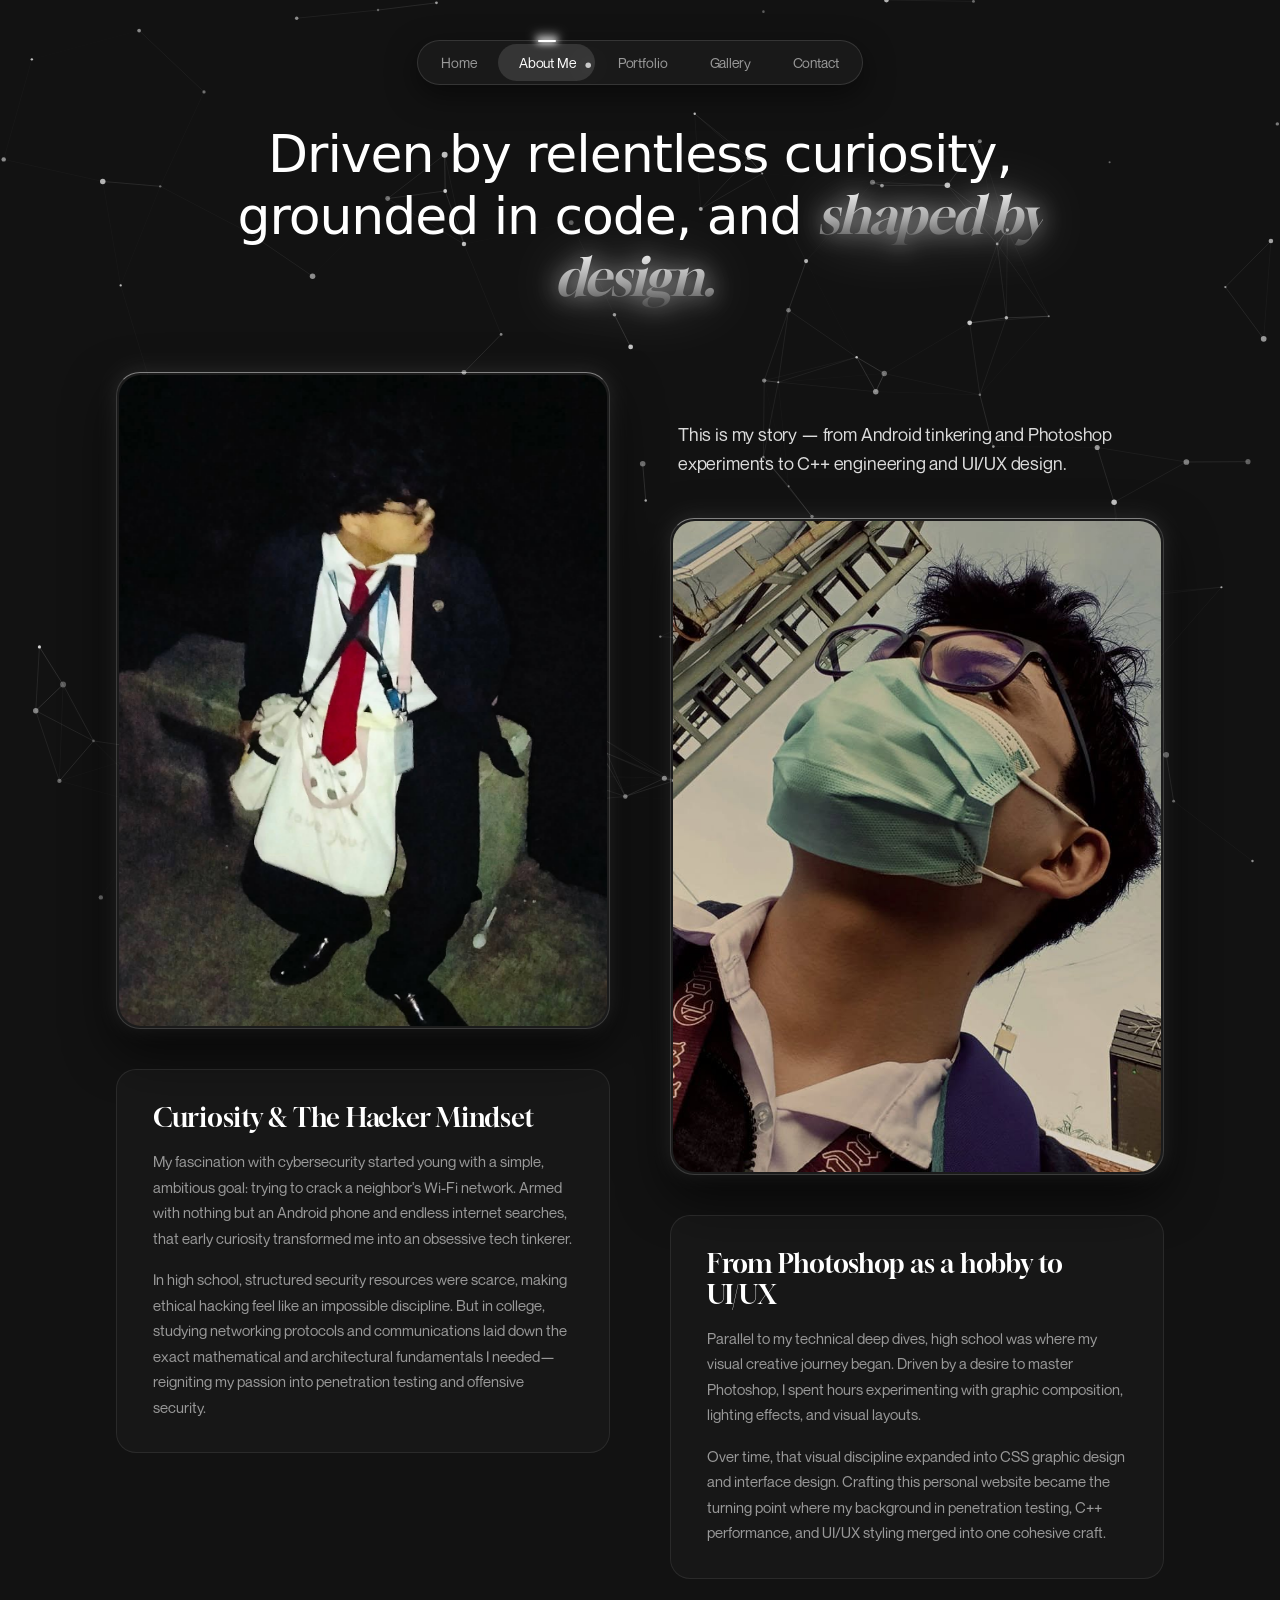
==== about_me.html @ 1a07e5cc "Initial commit of portfolio files" ====
<!DOCTYPE html>
<html lang="en">
<head>
    <meta charset="UTF-8">
    <meta name="viewport" content="width=device-width, initial-scale=1.0">
    <title>Code with | About Me</title>
    
    <!-- Google Fonts for Gloock -->
    <link rel="preconnect" href="https://fonts.googleapis.com">
    <link rel="preconnect" href="https://fonts.gstatic.com" crossorigin>
    <link href="https://fonts.googleapis.com/css2?family=Gloock&display=swap" rel="stylesheet">
    
    <link rel="stylesheet" href="style.css">
</head>
<body>
    <canvas id="bg-canvas"></canvas>
    <!-- Persistent Navbar -->
    <nav class="navbar">
        <ul>
            <div class="nav-indicator"></div>
            <li><a href="index.html">Home</a></li>
            <li><a href="about_me.html" class="active">About Me</a></li>
            <li><a href="portfolio.html">Portfolio</a></li>
            <li><a href="gallery.html">Gallery</a></li>
            <li><a href="contact.html">Contact</a></li>
        </ul>    
    </nav>

    <!-- About Main Container -->
    <main class="about-container">
    
    <!-- Hero Editorial Headline -->
    <header class="about-header">
        <h1 class="about-hero-title">
            Driven by relentless curiosity, grounded in code, and <em>shaped by design.</em>
        </h1>
    </header>

    <!-- Staggered Editorial Story Grid -->
    <div class="about-grid">
        
        <!-- LEFT COLUMN: Security & Systems Journey -->
        <div class="about-col col-left">
            <!-- Main Portrait Card -->
            <div class="about-photo-wrapper">
                <img src="pictures/picture1.jpg" alt="Profile Portrait" class="about-photo">
            </div>

            <!-- Story Block 1: Security Journey -->
            <div class="about-story-card">
                <h2 class="story-title">Curiosity & The Hacker Mindset</h2>
                <p class="story-text">
                    My fascination with cybersecurity started young with a simple, ambitious goal: trying to crack a neighbor's Wi-Fi network. Armed with nothing but an Android phone and endless internet searches, that early curiosity transformed me into an obsessive tech tinkerer.
                </p>
                <p class="story-text">
                    In high school, structured security resources were scarce, making ethical hacking feel like an impossible discipline. But in college, studying networking protocols and communications laid down the exact mathematical and architectural fundamentals I needed—reigniting my passion into penetration testing and offensive security.
                </p>
            </div>
        </div>

        <!-- RIGHT COLUMN: Design & Visual Journey -->
        <div class="about-col col-right">
            <!-- Teaser Subtitle -->
            <div class="about-intro-box">
                <p class="intro-headline">This is my story — from Android tinkering and Photoshop experiments to C++ engineering and UI/UX design.</p>
            </div>

            <!-- Secondary Work/Lifestyle Photo -->
            <div class="about-photo-wrapper">
                <img src="pictures/picture2.jpg" alt="Workspace / Secondary Photo" class="about-photo">
            </div>

            <!-- Story Block 2: Design Journey -->
            <div class="about-story-card">
                <h2 class="story-title">From Photoshop as a hobby to UI/UX</h2>
                <p class="story-text">
                    Parallel to my technical deep dives, high school was where my visual creative journey began. Driven by a desire to master Photoshop, I spent hours experimenting with graphic composition, lighting effects, and visual layouts.
                </p>
                <p class="story-text">
                    Over time, that visual discipline expanded into CSS graphic design and interface design. Crafting this personal website became the turning point where my background in penetration testing, C++ performance, and UI/UX styling merged into one cohesive craft.
                </p>
            </div>
        </div>

    </div>
</main>

    <script src="index.js"></script>
</body>
</html>
---- style.css ----
@font-face {
  font-family: 'Neue Montreal';
  src: url('font/neuemontreal-regular.otf') format('opentype');
  font-weight: 400;
  font-style: normal;
}

* {
  margin: 0;
  padding: 0;
  box-sizing: border-box;
}

:root {
  --background: #121212;
  --text-muted: #999999;
  --text-active: #ffffff;
}

body {
  background-color: var(--background);
  font-family: 'Neue Montreal', -apple-system, BlinkMacSystemFont, sans-serif;
  display: flex;
  flex-direction: column;
  align-items: center;
  padding-top: 40px;
  padding-bottom: 60px;
}

#bg-canvas {
  position: fixed;
  top: 0;
  left: 0;
  width: 100vw;
  height: 100vh;
  z-index: -1; /* Sits behind all portfolio elements */
  pointer-events: none; /* Allows clicks to pass through to buttons and links */
  background: transparent; /* Keeps your existing body background color visible */
}

/*HOME***************************************/

.profile-rect-wrapper {
  display: flex;
  flex-direction: column;
  align-items: center;
}

.profile-name {
  margin-top: 1rem;
  font-size: 1.25rem;
  font-weight: 600;
  color: #ffffff;
  text-align: center;
  letter-spacing: 0.05em;
  text-shadow: 0 0 12px rgba(255, 255, 255, 0.2);
}

/* --- COMPACT OUTER NAVBAR FRAME --- */
.navbar ul {
  position: relative;
  display: inline-flex;
  align-items: center;
  gap: 2px;
  padding: 3px;
  list-style: none;

  background-color: rgba(255, 255, 255, 0.03);
  border: 1px solid rgba(255, 255, 255, 0.12);
  border-radius: 999px;
  backdrop-filter: blur(16px);
  -webkit-backdrop-filter: blur(16px);
  box-shadow: 0 10px 30px rgba(0, 0, 0, 0.5);
}

/* --- INNER SLIDING ACTIVE PILL --- */
.nav-indicator {
  position: absolute;
  top: 3px;
  bottom: 3px;
  left: 0;
  width: 0;
  opacity: 0;
  border-radius: 999px;
  background-color: rgba(255, 255, 255, 0.12);
  z-index: 0;
  pointer-events: none;
  transition:
    left 0.35s cubic-bezier(0.25, 1, 0.4, 1),
    width 0.35s cubic-bezier(0.25, 1, 0.4, 1),
    opacity 0.2s ease;
}

/* --- COMPACT GLOWING TOP ACCENT LINE --- */
.nav-indicator::before {
  content: '';
  position: absolute;
  top: -4px;
  left: 50%;
  transform: translateX(-50%);
  width: 18px;
  height: 2px;
  background-color: #ffffff;
  border-radius: 999px;
  box-shadow:
    0 0 6px 1px #ffffff,
    0 -3px 10px 3px rgba(255, 255, 255, 0.5);
}

/* --- COMPACT NAV LINKS & FONT --- */
.navbar a {
  position: relative;
  z-index: 1;
  display: flex;
  align-items: center;
  justify-content: center;
  padding: 10px 20px;
  border-radius: 999px;

  color: var(--text-muted);
  text-decoration: none;
  font-family: inherit;
  /* Inherits Neue Montreal from body */
  font-size: 14px;
  font-weight: 500;
  letter-spacing: -0.01em;
  transition: color 0.25s ease;
}

.navbar a:hover {
  color: rgba(255, 255, 255, 0.8);
}

.navbar a.active {
  color: var(--text-active);
}










/* --- HERO CONTAINER (88vw Scale for Hero Canvas) --- */
.hero-container {
  margin-top: 40px;
  width: 88vw;
  max-width: 1300px;
  min-width: 320px;
  padding: 0;
}

/* --- MAIN CARD (Glowing Frame & Glassmorphism) --- */
.hero-card {
  width: 100%;
  display: flex;
  flex-direction: column;
  border-radius: 24px;
  overflow: hidden;

  /* Dark Glass Backdrop */
  background: rgba(18, 18, 20, 0.65);
  backdrop-filter: blur(24px);
  -webkit-backdrop-filter: blur(24px);

  /* Edge Lighting & Diffuse Ambient Glow */
  border: 1px solid rgba(255, 255, 255, 0.15);
  border-top: 1px solid rgba(255, 255, 255, 0.4);
  box-shadow:
    0 -2px 30px rgba(255, 255, 255, 0.12),
    0 30px 80px rgba(0, 0, 0, 0.85);
}

/* --- macOS WINDOW TOOLBAR HEADER --- */
.window-header {
  display: flex;
  align-items: center;
  justify-content: space-between;
  padding: 16px 24px;
  background: rgba(255, 255, 255, 0.03);
  border-bottom: 1px solid rgba(255, 255, 255, 0.08);
}

.window-dots {
  display: flex;
  align-items: center;
  gap: 8px;
}

.dot {
  width: 12px;
  height: 12px;
  border-radius: 50%;
  display: inline-block;
}

.dot.red {
  background-color: #ff5f56;
}

.dot.yellow {
  background-color: #ffbd2e;
}

.dot.green {
  background-color: #27c93f;
}

.window-plus {
  color: rgba(255, 255, 255, 0.35);
  font-size: 18px;
  font-weight: 300;
  line-height: 1;
}

/* --- CARD INNER BODY LAYOUT --- */
.hero-card-body {
  display: flex;
  flex-direction: row;
  align-items: center;
  justify-content: space-between;
  gap: 52px;
  padding: 56px 60px;
}

/* --- INTENSE WHITE GLOWING PHOTO FRAME --- */
.profile-rect-wrapper {
  position: relative;
  width: 320px;
  height: 420px;
  flex-shrink: 0;
  border-radius: 20px;
  padding: 2px;

  /* Multi-Layer White Lighting Glow */
  border: 1px solid rgba(255, 255, 255, 0.45);
  box-shadow:
    0 0 20px rgba(255, 255, 255, 0.35),
    0 0 50px rgba(255, 255, 255, 0.18),
    0 15px 40px rgba(0, 0, 0, 0.7);
}

.profile-img-rect {
  width: 100%;
  height: 100%;
  object-fit: cover;
  border-radius: 18px;
  display: block;
}

/* --- RIGHT-JUSTIFIED ILLUMINATED CONTENT --- */
.hero-content-right {
  display: flex;
  flex-direction: column;
  align-items: flex-end;
  text-align: right;
  flex: 1;
}

.bio-content {
  display: flex;
  flex-direction: column;
  align-items: flex-end;
  gap: 16px;
  margin-bottom: 36px;
}

/* --- GLOWING WHITE HEADLINE WITH LIGHT BLOOM --- */
.hero-title {
  font-family: 'Gloock', serif;
  font-size: 78px;
  font-weight: 400;
  font-style: italic;
  line-height: 1.05;
  padding-bottom: 2rem;

  /* Space buffer to prevent right-edge italic clipping */
  padding-right: 24px;
  margin-right: -24px;

  /* Metallic Silver-to-White Text Gradient */
  background: linear-gradient(180deg, #ffffff 0%, #e2e2e2 50%, #888888 100%);
  -webkit-background-clip: text;
  -webkit-text-fill-color: transparent;
  background-clip: text;

  /* Diffuse White Backlight Bloom Filter */
  filter:
    drop-shadow(0 0 15px rgba(255, 255, 255, 0.85)) drop-shadow(0 0 35px rgba(255, 255, 255, 0.45)) drop-shadow(0 0 70px rgba(255, 255, 255, 0.2));
}

.hero-subtitle {
  color: #ffffff;
  font-size: 18px;
  font-weight: 500;
  letter-spacing: 0.2px;
  text-shadow: 0 0 12px rgba(255, 255, 255, 0.3);
}

.hero-bio {
  color: rgba(255, 255, 255, 0.7);
  font-size: 15px;
  line-height: 1.75;
  max-width: 560px;
}

/* --- RIGHT-JUSTIFIED BUTTONS --- */
.cta-group {
  display: flex;
  align-items: center;
  justify-content: flex-end;
  gap: 14px;
  width: 100%;
}

.btn {
  display: inline-flex;
  align-items: center;
  justify-content: center;
  padding: 12px 30px;
  border-radius: 999px;
  font-family: inherit;
  font-size: 14px;
  font-weight: 500;
  text-decoration: none;
  transition: all 0.25s cubic-bezier(0.25, 1, 0.4, 1);
}

.btn-primary {
  background-color: rgba(255, 255, 255, 0.95);
  border: 1px solid #ffffff;
  color: #000000;
  box-shadow: 0 0 20px rgba(255, 255, 255, 0.3);
}

.btn-primary:hover {
  background-color: #ffffff;
  transform: translateY(-2px);
  box-shadow: 0 0 30px rgba(255, 255, 255, 0.5);
}

.btn-secondary {
  background-color: rgba(255, 255, 255, 0.04);
  border: 1px solid rgba(255, 255, 255, 0.2);
  color: rgba(255, 255, 255, 0.85);
}

.btn-secondary:hover {
  color: #ffffff;
  background-color: rgba(255, 255, 255, 0.1);
  border-color: rgba(255, 255, 255, 0.4);
  transform: translateY(-2px);
  box-shadow: 0 0 15px rgba(255, 255, 255, 0.15);
}

/* --- MOBILE RESPONSIVENESS --- */
@media (max-width: 900px) {
  .hero-card-body {
    flex-direction: column;
    text-align: center;
    padding: 36px 24px;
  }

  .profile-rect-wrapper {
    width: 100%;
    max-width: 300px;
    height: 380px;
  }

  .hero-content-right,
  .bio-content {
    align-items: center;
    text-align: center;
  }

  .hero-title {
    padding-right: 0;
    margin-right: 0;
    font-size: 52px;
  }

  .cta-group {
    justify-content: center;
  }
}









/* ==========================================================================
   ABOUT ME TAB STYLES (Staggered Editorial Grid & Lighting)
   ========================================================================== */

.about-container {
  margin: 40px auto 80px;
  width: 85vw;
  max-width: 1240px;
  padding: 0 20px;
}

/* --- HERO HEADLINE --- */
.about-header {
  text-align: center;
  margin-bottom: 64px;
}

.about-hero-title {
  font-family: system-ui, -apple-system, sans-serif;
  font-size: 52px;
  font-weight: 500;
  color: #ffffff;
  line-height: 1.15;
  letter-spacing: -0.02em;
  max-width: 960px;
  margin: 0 auto;
}

/* Metallic Italic Gloock Highlight in Headline */
.about-hero-title em {
  font-family: 'Gloock', serif;
  font-style: italic;
  font-weight: 400;
  padding-right: 12px;

  /* White-to-Metallic Gradient */
  background: linear-gradient(180deg, #ffffff 0%, #a1a1a1 60%, #4a4a4a 100%);
  -webkit-background-clip: text;
  -webkit-text-fill-color: transparent;
  background-clip: text;

  /* Subtle White Glow */
  filter:
    drop-shadow(0 0 12px rgba(255, 255, 255, 0.6)) drop-shadow(0 0 28px rgba(255, 255, 255, 0.25));
}

/* --- STAGGERED 2-COLUMN GRID --- */
.about-grid {
  display: grid;
  grid-template-columns: 1fr 1fr;
  gap: 60px;
  align-items: start;
}

.about-col {
  display: flex;
  flex-direction: column;
  gap: 40px;
}

/* Offset the Right Column Downward for the Editorial Stagger */
.col-right {
  margin-top: 48px;
}

/* --- INTRO TEASER BOX --- */
.about-intro-box {
  padding-left: 8px;
}

.intro-headline {
  color: rgba(255, 255, 255, 0.85);
  font-size: 18px;
  font-weight: 400;
  line-height: 1.6;
  letter-spacing: -0.01em;
}

/* --- PHOTO CARDS WITH SPECULAR LIGHTING --- */
.about-photo-wrapper {
  position: relative;
  width: 100%;
  border-radius: 24px;
  overflow: hidden;
  padding: 2px;

  /* Glassmorphic Frame & Top Light Specular Edge */
  background: rgba(255, 255, 255, 0.04);
  border: 1px solid rgba(255, 255, 255, 0.15);
  border-top: 1px solid rgba(255, 255, 255, 0.45);
  box-shadow:
    0 -2px 20px rgba(255, 255, 255, 0.1),
    0 20px 50px rgba(0, 0, 0, 0.7);

  transition: transform 0.4s cubic-bezier(0.25, 1, 0.4, 1), box-shadow 0.4s ease;
}

.about-photo-wrapper:hover {
  transform: translateY(-4px);
  border-color: rgba(255, 255, 255, 0.3);
  border-top-color: rgba(255, 255, 255, 0.7);
  box-shadow:
    0 0 30px rgba(255, 255, 255, 0.2),
    0 25px 60px rgba(0, 0, 0, 0.85);
}

.about-photo {
  width: 100%;
  height: auto;
  aspect-ratio: 3 / 4;
  object-fit: cover;
  border-radius: 22px;
  display: block;
}

/* --- STORY CARDS (Glassmorphic Container) --- */
.about-story-card {
  padding: 32px 36px;
  border-radius: 20px;
  background-color: rgba(255, 255, 255, 0.025);
  border: 1px solid rgba(255, 255, 255, 0.08);
  backdrop-filter: blur(16px);
  -webkit-backdrop-filter: blur(16px);
  display: flex;
  flex-direction: column;
  gap: 16px;
}

.story-title {
  font-family: 'Gloock', serif;
  font-size: 26px;
  font-weight: 400;
  color: #ffffff;
  letter-spacing: -0.01em;
}

.story-text {
  color: var(--text-muted, rgba(255, 255, 255, 0.65));
  font-size: 15px;
  line-height: 1.7;
}

/* --- RESPONSIVE BREAKPOINTS --- */
@media (max-width: 900px) {
  .about-hero-title {
    font-size: 38px;
  }

  .about-grid {
    grid-template-columns: 1fr;
    gap: 40px;
  }

  .col-right {
    margin-top: 0;
  }
}


/* ==========================================================================
   PORTFOLIO 3D FLIP CARD GRID
   ========================================================================== */

.portfolio-container {
  margin: 40px auto 80px;
  width: 90vw;
  max-width: 1240px;
  padding: 0 20px;
}

.portfolio-header {
  text-align: center;
  margin-bottom: 48px;
}

.portfolio-hero-title {
  font-family: system-ui, -apple-system, sans-serif;
  font-size: 48px;
  font-weight: 500;
  color: #ffffff;
}

.portfolio-hero-title em {
  font-family: 'Gloock', serif;
  font-style: italic;
  font-weight: 400;
  background: linear-gradient(180deg, #ffffff 0%, #a1a1a1 60%, #4a4a4a 100%);
  -webkit-background-clip: text;
  -webkit-text-fill-color: transparent;
  background-clip: text;
  filter: drop-shadow(0 0 15px rgba(255, 255, 255, 0.6));
}

.portfolio-subtitle {
  color: rgba(255, 255, 255, 0.65);
  font-size: 15px;
  margin-top: 10px;
}

/* --- GRID & PERSPECTIVE CONTAINER --- */
.portfolio-grid {
  display: grid;
  grid-template-columns: repeat(auto-fit, minmax(320px, 1fr));
  gap: 32px;
}

.portfolio-card-container {
  height: 420px;
  perspective: 1200px; /* Essential for 3D card rotation depth */
}

.portfolio-card {
  width: 100%;
  height: 100%;
  position: relative;
  transform-style: preserve-3d;
  transition: transform 0.8s cubic-bezier(0.2, 0.8, 0.2, 1);
  border-radius: 24px;
}

/* Active Flipped State */
.portfolio-card.is-flipped {
  transform: rotateY(180deg);
}

/* --- CARD SIDES (COMMON GLASSMORPHIC FRAME) --- */
.card-side {
  position: absolute;
  inset: 0;
  width: 100%;
  height: 100%;
  backface-visibility: hidden;
  -webkit-backface-visibility: hidden;
  border-radius: 24px;
  padding: 18px;

  /* Specular Highlighted Dark Glass Box */
  background: rgba(255, 255, 255, 0.03);
  border: 1px solid rgba(255, 255, 255, 0.12);
  border-top: 1px solid rgba(255, 255, 255, 0.45);
  backdrop-filter: blur(20px);
  -webkit-backdrop-filter: blur(20px);
  box-shadow: 
    0 -2px 15px rgba(255, 255, 255, 0.08),
    0 20px 40px rgba(0, 0, 0, 0.7);

  display: flex;
  flex-direction: column;
  justify-content: space-between;
}

/* --- FRONT FACE --- */
.card-front {
  z-index: 2;
}

.card-media-wrapper {
  position: relative;
  overflow: hidden;
  width: 100%;
  height: 220px;
  background-color: rgba(0, 0, 0, 0.2); /* Dark background padding fill */
}

.card-img {
  width: 100%;
  height: 100%;
  object-fit: contain; /* Fits the entire picture inside the box without cropping */
  object-position: center center;
  padding: 0.5rem; /* Optional: adds subtle inner padding */
  transform: scale(1);
}

/* Optional hover polish: subtle additional zoom when hovering over the card */
.portfolio-card:hover .card-img {
  transform: scale(1.32);
}

.category-badge {
  position: absolute;
  top: 12px;
  left: 12px;
  padding: 5px 12px;
  border-radius: 999px;
  font-size: 11px;
  font-weight: 600;
  color: #ffffff;
  background: rgba(10, 10, 12, 0.75);
  border: 1px solid rgba(255, 255, 255, 0.2);
  backdrop-filter: blur(10px);
}

.card-front-content {
  display: flex;
  align-items: center;
  justify-content: space-between;
  margin-top: 12px;
}

.project-title {
  color: #ffffff;
  font-size: 17px;
  font-weight: 500;
}

.project-sub {
  color: rgba(255, 255, 255, 0.5);
  font-size: 12px;
}

/* --- BACK FACE --- */
.card-back {
  transform: rotateY(180deg);
  background: rgba(18, 18, 22, 0.95);
  border-color: rgba(255, 255, 255, 0.25);
  border-top-color: rgba(255, 255, 255, 0.6);
  padding: 26px;
}

.card-back-header {
  display: flex;
  align-items: center;
  justify-content: space-between;
  border-bottom: 1px solid rgba(255, 255, 255, 0.1);
  padding-bottom: 12px;
}

.project-title-back {
  font-family: 'Gloock', serif;
  font-size: 22px;
  font-style: italic;
  background: linear-gradient(180deg, #ffffff 0%, #bbbbbb 100%);
  -webkit-background-clip: text;
  background-clip: text;
  -webkit-text-fill-color: transparent;
}

.status-tag {
  font-size: 11px;
  color: rgba(255, 255, 255, 0.5);
  text-transform: uppercase;
  letter-spacing: 1px;
}

.project-description {
  color: rgba(255, 255, 255, 0.75);
  font-size: 14px;
  line-height: 1.6;
  margin-top: 14px;
}

.tech-stack-group {
  display: flex;
  flex-wrap: wrap;
  gap: 8px;
  margin-top: auto;
}

.glass-pill {
  padding: 4px 12px;
  border-radius: 999px;
  font-size: 11px;
  color: rgba(255, 255, 255, 0.85);
  background: rgba(255, 255, 255, 0.05);
  border: 1px solid rgba(255, 255, 255, 0.15);
}

.card-actions {
  display: flex;
  align-items: center;
  justify-content: space-between;
  margin-top: 20px;
  padding-top: 16px;
  border-top: 1px solid rgba(255, 255, 255, 0.1);
}

.card-link {
  color: #ffffff;
  font-size: 13px;
  font-weight: 500;
  text-decoration: underline;
  text-underline-offset: 4px;
  transition: color 0.2s ease;
}

.card-link:hover {
  color: rgba(255, 255, 255, 0.7);
}

/* --- BUTTONS --- */
.flip-btn {
  display: inline-flex;
  align-items: center;
  gap: 6px;
  padding: 8px 16px;
  border-radius: 999px;
  cursor: pointer;
  background: rgba(255, 255, 255, 0.08);
  border: 1px solid rgba(255, 255, 255, 0.25);
  color: #ffffff;
  font-size: 12px;
  font-weight: 500;
  transition: all 0.3s ease;
}

.flip-btn:hover {
  background: rgba(255, 255, 255, 0.2);
  border-color: rgba(255, 255, 255, 0.5);
  box-shadow: 0 0 12px rgba(255, 255, 255, 0.25);
}







/* ==========================================================================
   GALLERY PAGE STYLES (Glassmorphic Grid & Lightbox)
   ========================================================================== */

.gallery-container {
  margin: 40px auto 80px;
  width: 85vw;
  max-width: 1240px;
  padding: 0 20px;
}

/* --- HEADER --- */
.gallery-header {
  text-align: center;
  margin-bottom: 56px;
}

.gallery-hero-title {
  font-family: system-ui, -apple-system, sans-serif;
  font-size: 52px;
  font-weight: 500;
  color: #ffffff;
  line-height: 1.15;
  letter-spacing: -0.02em;
}

.gallery-hero-title em {
  font-family: 'Gloock', serif;
  font-style: italic;
  font-weight: 400;
  padding-right: 12px;

  /* Metallic Gradient */
  background: linear-gradient(180deg, #ffffff 0%, #a1a1a1 60%, #4a4a4a 100%);
  -webkit-background-clip: text;
  -webkit-text-fill-color: transparent;
  background-clip: text;

  /* White Backlight Halo */
  filter:
    drop-shadow(0 0 12px rgba(255, 255, 255, 0.6)) drop-shadow(0 0 28px rgba(255, 255, 255, 0.25));
}

.gallery-subtitle {
  color: var(--text-muted, rgba(255, 255, 255, 0.65));
  font-size: 16px;
  margin-top: 12px;
}

/* --- 2x2 GRID LAYOUT --- */
.gallery-grid {
  display: grid;
  grid-template-columns: repeat(2, 1fr);
  gap: 32px;
}

/* --- GLASS IMAGE CARD --- */
.gallery-card {
  position: relative;
  border-radius: 24px;
  padding: 10px;
  cursor: pointer;

  /* Dark Glassmorphic Frame with Top Specular Edge */
  background: rgba(255, 255, 255, 0.03);
  border: 1px solid rgba(255, 255, 255, 0.12);
  border-top: 1px solid rgba(255, 255, 255, 0.4);
  backdrop-filter: blur(16px);
  -webkit-backdrop-filter: blur(16px);
  box-shadow:
    0 -2px 15px rgba(255, 255, 255, 0.08),
    0 20px 40px rgba(0, 0, 0, 0.6);

  transition: all 0.35s cubic-bezier(0.25, 1, 0.4, 1);
}

.gallery-card:hover {
  transform: translateY(-6px);
  border-color: rgba(255, 255, 255, 0.3);
  border-top-color: rgba(255, 255, 255, 0.7);
  box-shadow:
    0 0 25px rgba(255, 255, 255, 0.2),
    0 25px 50px rgba(0, 0, 0, 0.8);
}

.gallery-image-wrapper {
  position: relative;
  width: 100%;
  height: 340px;
  border-radius: 16px;
  overflow: hidden;
}

.gallery-img {
  width: 100%;
  height: 100%;
  object-fit: cover;
  display: block;
  transition: transform 0.5s ease;
}

.gallery-card:hover .gallery-img {
  transform: scale(1.05);
}

/* --- HOVER OVERLAY --- */
.gallery-overlay {
  position: absolute;
  inset: 0;
  background: rgba(0, 0, 0, 0.4);
  backdrop-filter: blur(4px);
  display: flex;
  align-items: center;
  justify-content: center;
  opacity: 0;
  transition: opacity 0.3s ease;
}

.gallery-card:hover .gallery-overlay {
  opacity: 1;
}

.view-tag {
  padding: 10px 20px;
  border-radius: 999px;
  background: rgba(255, 255, 255, 0.15);
  border: 1px solid rgba(255, 255, 255, 0.4);
  color: #ffffff;
  font-size: 13px;
  font-weight: 500;
  box-shadow: 0 0 15px rgba(255, 255, 255, 0.2);
}

/* --- LIGHTBOX MODAL --- */
.lightbox-modal {
  display: none;
  position: fixed;
  inset: 0;
  z-index: 9999;
  background: rgba(10, 10, 12, 0.85);
  backdrop-filter: blur(20px);
  -webkit-backdrop-filter: blur(20px);
  align-items: center;
  justify-content: center;
}

.lightbox-modal.active {
  display: flex;
}

.lightbox-content {
  position: relative;
  max-width: 85vw;
  max-height: 85vh;
  padding: 12px;
  border-radius: 20px;
  background: rgba(255, 255, 255, 0.05);
  border: 1px solid rgba(255, 255, 255, 0.2);
  border-top: 1px solid rgba(255, 255, 255, 0.5);
  box-shadow: 0 0 50px rgba(255, 255, 255, 0.15);
}

.lightbox-content img {
  max-width: 100%;
  max-height: 80vh;
  object-fit: contain;
  border-radius: 12px;
  display: block;
}

.lightbox-close {
  position: absolute;
  top: 24px;
  right: 36px;
  font-size: 36px;
  color: rgba(255, 255, 255, 0.7);
  cursor: pointer;
  transition: color 0.3s ease;
  z-index: 10;
}


/* ==========================================================================
   GALLERY PAGE STYLES (Glassmorphic Grid & Lightbox)
   ========================================================================== */

.gallery-container {
  margin: 40px auto 80px;
  width: 85vw;
  max-width: 1240px;
  padding: 0 20px;
}

/* --- HEADER --- */
.gallery-header {
  text-align: center;
  margin-bottom: 56px;
}

.gallery-hero-title {
  font-family: system-ui, -apple-system, sans-serif;
  font-size: 52px;
  font-weight: 500;
  color: #ffffff;
  line-height: 1.15;
  letter-spacing: -0.02em;
}

.gallery-hero-title em {
  font-family: 'Gloock', serif;
  font-style: italic;
  font-weight: 400;
  padding-right: 12px;

  /* Metallic Gradient */
  background: linear-gradient(180deg, #ffffff 0%, #a1a1a1 60%, #4a4a4a 100%);
  -webkit-background-clip: text;
  -webkit-text-fill-color: transparent;
  background-clip: text;

  /* White Backlight Halo */
  filter:
    drop-shadow(0 0 12px rgba(255, 255, 255, 0.6)) drop-shadow(0 0 28px rgba(255, 255, 255, 0.25));
}

.gallery-subtitle {
  color: var(--text-muted, rgba(255, 255, 255, 0.65));
  font-size: 16px;
  margin-top: 12px;
}

/* --- 2x2 GRID LAYOUT --- */
.gallery-grid {
  display: grid;
  grid-template-columns: repeat(2, 1fr);
  gap: 32px;
}

/* --- GLASS IMAGE CARD --- */
.gallery-card {
  position: relative;
  border-radius: 24px;
  padding: 10px;
  cursor: pointer;

  /* Dark Glassmorphic Frame with Top Specular Edge */
  background: rgba(255, 255, 255, 0.03);
  border: 1px solid rgba(255, 255, 255, 0.12);
  border-top: 1px solid rgba(255, 255, 255, 0.4);
  backdrop-filter: blur(16px);
  -webkit-backdrop-filter: blur(16px);
  box-shadow:
    0 -2px 15px rgba(255, 255, 255, 0.08),
    0 20px 40px rgba(0, 0, 0, 0.6);

  transition: all 0.35s cubic-bezier(0.25, 1, 0.4, 1);
}

.gallery-card:hover {
  transform: translateY(-6px);
  border-color: rgba(255, 255, 255, 0.3);
  border-top-color: rgba(255, 255, 255, 0.7);
  box-shadow:
    0 0 25px rgba(255, 255, 255, 0.2),
    0 25px 50px rgba(0, 0, 0, 0.8);
}

.gallery-image-wrapper {
  position: relative;
  width: 100%;
  height: 340px;
  border-radius: 16px;
  overflow: hidden;
}

.gallery-img {
  width: 100%;
  height: 100%;
  object-fit: cover;
  display: block;
  transition: transform 0.5s ease;
}

.gallery-card:hover .gallery-img {
  transform: scale(1.05);
}

/* --- HOVER OVERLAY --- */
.gallery-overlay {
  position: absolute;
  inset: 0;
  background: rgba(0, 0, 0, 0.4);
  backdrop-filter: blur(4px);
  display: flex;
  align-items: center;
  justify-content: center;
  opacity: 0;
  transition: opacity 0.5s ease;
}

.gallery-card:hover .gallery-overlay {
  opacity: 1;
}

.view-tag {
  padding: 10px 20px;
  border-radius: 999px;
  background: rgba(255, 255, 255, 0.15);
  border: 1px solid rgba(255, 255, 255, 0.4);
  color: #ffffff;
  font-size: 13px;
  font-weight: 500;
  box-shadow: 0 0 15px rgba(255, 255, 255, 0.2);
}

/* --- LIGHTBOX MODAL --- */
.lightbox-modal {
  display: none;
  position: fixed;
  inset: 0;
  z-index: 9999;
  background: rgba(10, 10, 12, 0.85);
  backdrop-filter: blur(20px);
  -webkit-backdrop-filter: blur(20px);
  align-items: center;
  justify-content: center;
}

.lightbox-modal.active {
  display: flex;
}

.lightbox-content {
  position: relative;
  max-width: 85vw;
  max-height: 85vh;
  padding: 12px;
  border-radius: 20px;
  background: rgba(255, 255, 255, 0.05);
  border: 1px solid rgba(255, 255, 255, 0.2);
  border-top: 1px solid rgba(255, 255, 255, 0.5);
  box-shadow: 0 0 50px rgba(255, 255, 255, 0.15);
}

.lightbox-content img {
  max-width: 100%;
  max-height: 80vh;
  object-fit: contain;
  border-radius: 12px;
  display: block;
}

.lightbox-close {
  position: absolute;
  top: 24px;
  right: 36px;
  font-size: 36px;
  color: rgba(255, 255, 255, 0.7);
  cursor: pointer;
  transition: color 0.2s ease;
  z-index: 10;
}

.lightbox-close:hover {
  color: #ffffff;
}

/* --- RESPONSIVE BREAKPOINTS --- */
@media (max-width: 768px) {
  .gallery-grid {
    grid-template-columns: 1fr;
  }

  .gallery-hero-title {
    font-size: 38px;
  }

  .gallery-image-wrapper {
    height: 260px;
  }
}

.lightbox-close:hover {
  color: #ffffff;
}

.gallery-media {
  width: 100%;
  height: 100%;
  object-fit: cover;
  display: block;
  transition: transform 0.5s ease;
}

.gallery-card:hover .gallery-media {
  transform: scale(1.05);
}

/* --- RESPONSIVE BREAKPOINTS --- */
@media (max-width: 768px) {
  .gallery-grid {
    grid-template-columns: 1fr;
  }

  .gallery-hero-title {
    font-size: 38px;
  }

  .gallery-image-wrapper {
    height: 260px;
  }
}














/* ==========================================================================
   CONTACT PAGE ENHANCED STYLES (Glassmorphic Form & Metallic Gradient)
   ========================================================================== */

.contact-container {
  margin: 40px auto 80px;
  width: 85vw;
  max-width: 720px;
  padding: 0 20px;
}

/* --- HERO HEADER --- */
.contact-header {
  text-align: center;
  margin-bottom: 48px;
}

.contact-hero-title {
  font-family: system-ui, -apple-system, sans-serif;
  font-size: 52px;
  font-weight: 500;
  color: #ffffff;
  line-height: 1.15;
  letter-spacing: -0.02em;
}

/* Metallic Gradient on Headline Emphasis */
.contact-hero-title em {
  font-family: 'Gloock', serif;
  font-style: italic;
  font-weight: 400;
  padding-right: 14px;
  margin-right: -14px;

  /* Signature Metallic Gradient */
  background: linear-gradient(180deg, #ffffff 0%, #e2e2e2 50%, #777777 100%);
  -webkit-background-clip: text;
  -webkit-text-fill-color: transparent;
  background-clip: text;

  /* White Backlight Halo */
  filter:
    drop-shadow(0 0 15px rgba(255, 255, 255, 0.75)) drop-shadow(0 0 35px rgba(255, 255, 255, 0.3));
}

.contact-subtitle {
  color: rgba(255, 255, 255, 0.65);
  font-size: 16px;
  margin-top: 12px;
}

/* --- GLASS FORM CARD --- */
.contact-card {
  padding: 44px 48px;
  border-radius: 28px;

  /* Dark Glassmorphic Frame with Specular Top Border */
  background: rgba(255, 255, 255, 0.025);
  border: 1px solid rgba(255, 255, 255, 0.12);
  border-top: 1px solid rgba(255, 255, 255, 0.45);
  backdrop-filter: blur(20px);
  -webkit-backdrop-filter: blur(20px);
  box-shadow:
    0 -2px 20px rgba(255, 255, 255, 0.08),
    0 25px 60px rgba(0, 0, 0, 0.75);
}

.contact-form {
  display: flex;
  flex-direction: column;
  gap: 24px;
}

.form-group {
  display: flex;
  flex-direction: column;
  gap: 8px;
}

.form-group label {
  color: rgba(255, 255, 255, 0.85);
  font-size: 13px;
  font-weight: 500;
  letter-spacing: 0.5px;
  text-transform: uppercase;
}

/* --- FORM INPUTS & TEXTAREA --- */
.contact-form input,
.contact-form textarea {
  width: 100%;
  padding: 14px 18px;
  border-radius: 14px;
  font-family: inherit;
  font-size: 15px;
  color: #ffffff;

  /* Glass Field Styling */
  background: rgba(255, 255, 255, 0.035);
  border: 1px solid rgba(255, 255, 255, 0.12);
  outline: none;
  transition: all 0.3s cubic-bezier(0.25, 1, 0.4, 1);
}

.contact-form input::placeholder,
.contact-form textarea::placeholder {
  color: rgba(255, 255, 255, 0.3);
}

/* Interactive Input Focus State */
.contact-form input:focus,
.contact-form textarea:focus {
  background: rgba(255, 255, 255, 0.07);
  border-color: rgba(255, 255, 255, 0.45);
  box-shadow:
    0 0 15px rgba(255, 255, 255, 0.15),
    inset 0 1px 2px rgba(255, 255, 255, 0.1);
}

.contact-form textarea {
  resize: vertical;
  min-height: 120px;
}

/* --- GLASS SUBMIT BUTTON --- */
.submit-btn {
  margin-top: 8px;
  width: 100%;
  padding: 16px;
  border-radius: 999px;
  cursor: pointer;
  font-family: inherit;
  font-size: 15px;
  font-weight: 600;
  color: #ffffff;

  /* Metallic Specular Glass Pill */
  background: rgba(255, 255, 255, 0.08);
  border: 1px solid rgba(255, 255, 255, 0.25);
  border-top: 1px solid rgba(255, 255, 255, 0.6);
  backdrop-filter: blur(12px);
  -webkit-backdrop-filter: blur(12px);
  box-shadow: 0 10px 25px rgba(0, 0, 0, 0.4);

  transition: all 0.35s cubic-bezier(0.25, 1, 0.4, 1);
}

.submit-btn:hover {
  transform: translateY(-2px);
  background: rgba(255, 255, 255, 0.18);
  border-color: rgba(255, 255, 255, 0.5);
  box-shadow:
    0 0 25px rgba(255, 255, 255, 0.25),
    0 15px 30px rgba(0, 0, 0, 0.6);
}

.submit-btn:active {
  transform: translateY(1px);
}

/* --- RESPONSIVE BREAKPOINTS --- */
@media (max-width: 768px) {
  .contact-hero-title {
    font-size: 38px;
  }

  .contact-card {
    padding: 28px 24px;
  }
}


/* ==========================================
   SMOOTH PAGE ENTRANCE ANIMATIONS
   ========================================== */

/* Keyframe Animations */
@keyframes fadeIn {
  from {
    opacity: 0;
  }
  to {
    opacity: 1;
  }
}

@keyframes fadeInUp {
  from {
    opacity: 0;
    transform: translateY(24px);
  }
  to {
    opacity: 1;
    transform: translateY(0);
  }
}

@keyframes fadeInDown {
  from {
    opacity: 0;
    transform: translateY(-16px);
  }
  to {
    opacity: 1;
    transform: translateY(0);
  }
}

/* 1. Global Page Base Fade */
body {
  animation: fadeIn 0.4s ease-out forwards;
}

/* 2. Top Navigation Bar */


/* 3. Main Page Containers */
main,
.hero-container,
.portfolio-container,
.about-container,
.contact-container {
  animation: fadeInUp 0.9s cubic-bezier(0.16, 1, 0.3, 1) forwards;
}

/* 4. Home Page Staggered Entrances */
.hero-card {
  animation: fadeInUp 0.9s cubic-bezier(0.16, 1, 0.3, 1) forwards;
}

.profile-column {
  animation: fadeInUp 0.9s cubic-bezier(0.16, 1, 0.3, 1) 0.15s backwards;
}

.hero-content-right {
  animation: fadeInUp 0.9s cubic-bezier(0.16, 1, 0.3, 1) 0.25s backwards;
}

.cta-group {
  animation: fadeInUp 0.9s cubic-bezier(0.16, 1, 0.3, 1) 0.35s backwards;
}

/* 5. Portfolio Page Grid Stagger */
.portfolio-header {
  animation: fadeInUp 0.8s cubic-bezier(0.16, 1, 0.3, 1) 0.1s backwards;
}

.portfolio-card-container {
  animation: fadeInUp 0.8s cubic-bezier(0.16, 1, 0.3, 1) backwards;
}

/* Cascading card delays */
.portfolio-grid .portfolio-card-container:nth-child(1) { animation-delay: 0.15s; }
.portfolio-grid .portfolio-card-container:nth-child(2) { animation-delay: 0.25s; }
.portfolio-grid .portfolio-card-container:nth-child(3) { animation-delay: 0.35s; }
.portfolio-grid .portfolio-card-container:nth-child(4) { animation-delay: 0.45s; }
.portfolio-grid .portfolio-card-container:nth-child(5) { animation-delay: 0.55s; }
.portfolio-grid .portfolio-card-container:nth-child(6) { animation-delay: 0.65s; }
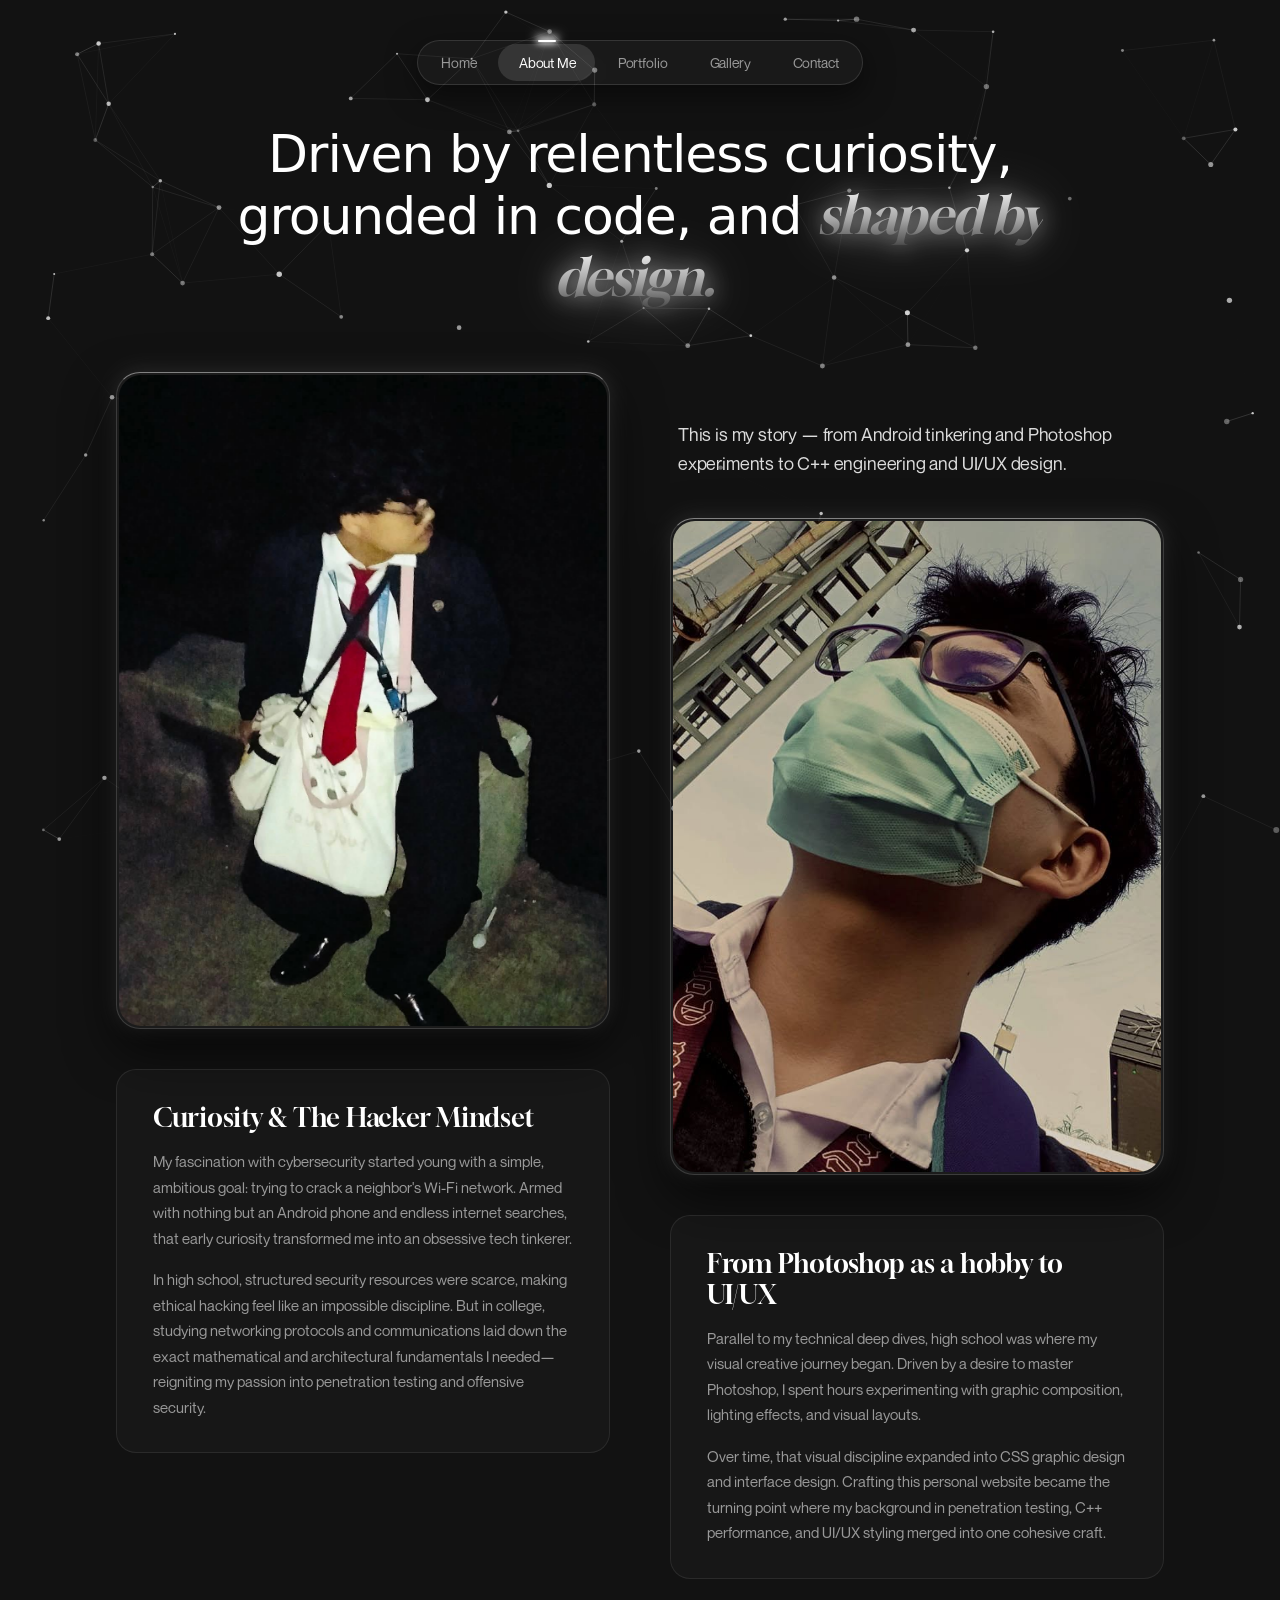
==== commit 3b371db7: "Portfolio addition, css changes, title update" ====
--- a/about_me.html
+++ b/about_me.html
@@ -3,7 +3,7 @@
 <head>
     <meta charset="UTF-8">
     <meta name="viewport" content="width=device-width, initial-scale=1.0">
-    <title>Code with | About Me</title>
+    <title>Code with Raviel | About Me</title>
     
     <!-- Google Fonts for Gloock -->
     <link rel="preconnect" href="https://fonts.googleapis.com">
@@ -38,7 +38,7 @@
 
     <!-- Staggered Editorial Story Grid -->
     <div class="about-grid">
-        
+         
         <!-- LEFT COLUMN: Security & Systems Journey -->
         <div class="about-col col-left">
             <!-- Main Portrait Card -->
--- a/style.css
+++ b/style.css
@@ -1,3 +1,6 @@
+/* ==========================================================================
+   1. FONTS & BASE RESET
+   ========================================================================== */
 @font-face {
   font-family: 'Neue Montreal';
   src: url('font/neuemontreal-regular.otf') format('opentype');
@@ -25,6 +28,7 @@
   align-items: center;
   padding-top: 40px;
   padding-bottom: 60px;
+  animation: fadeIn 0.4s ease-out forwards;
 }
 
 #bg-canvas {
@@ -33,30 +37,15 @@
   left: 0;
   width: 100vw;
   height: 100vh;
-  z-index: -1; /* Sits behind all portfolio elements */
-  pointer-events: none; /* Allows clicks to pass through to buttons and links */
-  background: transparent; /* Keeps your existing body background color visible */
-}
-
-/*HOME***************************************/
-
-.profile-rect-wrapper {
-  display: flex;
-  flex-direction: column;
-  align-items: center;
-}
-
-.profile-name {
-  margin-top: 1rem;
-  font-size: 1.25rem;
-  font-weight: 600;
-  color: #ffffff;
-  text-align: center;
-  letter-spacing: 0.05em;
-  text-shadow: 0 0 12px rgba(255, 255, 255, 0.2);
-}
-
-/* --- COMPACT OUTER NAVBAR FRAME --- */
+  z-index: -1;
+  pointer-events: none;
+  background: transparent;
+}
+
+
+/* ==========================================================================
+   2. NAVIGATION BAR
+   ========================================================================== */
 .navbar ul {
   position: relative;
   display: inline-flex;
@@ -64,7 +53,6 @@
   gap: 2px;
   padding: 3px;
   list-style: none;
-
   background-color: rgba(255, 255, 255, 0.03);
   border: 1px solid rgba(255, 255, 255, 0.12);
   border-radius: 999px;
@@ -73,7 +61,6 @@
   box-shadow: 0 10px 30px rgba(0, 0, 0, 0.5);
 }
 
-/* --- INNER SLIDING ACTIVE PILL --- */
 .nav-indicator {
   position: absolute;
   top: 3px;
@@ -85,13 +72,9 @@
   background-color: rgba(255, 255, 255, 0.12);
   z-index: 0;
   pointer-events: none;
-  transition:
-    left 0.35s cubic-bezier(0.25, 1, 0.4, 1),
-    width 0.35s cubic-bezier(0.25, 1, 0.4, 1),
-    opacity 0.2s ease;
-}
-
-/* --- COMPACT GLOWING TOP ACCENT LINE --- */
+  transition: left 0.35s cubic-bezier(0.25, 1, 0.4, 1), width 0.35s cubic-bezier(0.25, 1, 0.4, 1), opacity 0.2s ease;
+}
+
 .nav-indicator::before {
   content: '';
   position: absolute;
@@ -102,12 +85,9 @@
   height: 2px;
   background-color: #ffffff;
   border-radius: 999px;
-  box-shadow:
-    0 0 6px 1px #ffffff,
-    0 -3px 10px 3px rgba(255, 255, 255, 0.5);
-}
-
-/* --- COMPACT NAV LINKS & FONT --- */
+  box-shadow: 0 0 6px 1px #ffffff, 0 -3px 10px 3px rgba(255, 255, 255, 0.5);
+}
+
 .navbar a {
   position: relative;
   z-index: 1;
@@ -116,11 +96,9 @@
   justify-content: center;
   padding: 10px 20px;
   border-radius: 999px;
-
   color: var(--text-muted);
   text-decoration: none;
   font-family: inherit;
-  /* Inherits Neue Montreal from body */
   font-size: 14px;
   font-weight: 500;
   letter-spacing: -0.01em;
@@ -136,15 +114,9 @@
 }
 
 
-
-
-
-
-
-
-
-
-/* --- HERO CONTAINER (88vw Scale for Hero Canvas) --- */
+/* ==========================================================================
+   3. HOME / HERO SECTION
+   ========================================================================== */
 .hero-container {
   margin-top: 40px;
   width: 88vw;
@@ -153,28 +125,21 @@
   padding: 0;
 }
 
-/* --- MAIN CARD (Glowing Frame & Glassmorphism) --- */
 .hero-card {
   width: 100%;
   display: flex;
   flex-direction: column;
   border-radius: 24px;
   overflow: hidden;
-
-  /* Dark Glass Backdrop */
   background: rgba(18, 18, 20, 0.65);
   backdrop-filter: blur(24px);
   -webkit-backdrop-filter: blur(24px);
-
-  /* Edge Lighting & Diffuse Ambient Glow */
   border: 1px solid rgba(255, 255, 255, 0.15);
   border-top: 1px solid rgba(255, 255, 255, 0.4);
-  box-shadow:
-    0 -2px 30px rgba(255, 255, 255, 0.12),
-    0 30px 80px rgba(0, 0, 0, 0.85);
-}
-
-/* --- macOS WINDOW TOOLBAR HEADER --- */
+  box-shadow: 0 -2px 30px rgba(255, 255, 255, 0.12), 0 30px 80px rgba(0, 0, 0, 0.85);
+  animation: fadeInUp 0.9s cubic-bezier(0.16, 1, 0.3, 1) forwards;
+}
+
 .window-header {
   display: flex;
   align-items: center;
@@ -197,17 +162,9 @@
   display: inline-block;
 }
 
-.dot.red {
-  background-color: #ff5f56;
-}
-
-.dot.yellow {
-  background-color: #ffbd2e;
-}
-
-.dot.green {
-  background-color: #27c93f;
-}
+.dot.red { background-color: #ff5f56; }
+.dot.yellow { background-color: #ffbd2e; }
+.dot.green { background-color: #27c93f; }
 
 .window-plus {
   color: rgba(255, 255, 255, 0.35);
@@ -216,7 +173,6 @@
   line-height: 1;
 }
 
-/* --- CARD INNER BODY LAYOUT --- */
 .hero-card-body {
   display: flex;
   flex-direction: row;
@@ -226,21 +182,28 @@
   padding: 56px 60px;
 }
 
-/* --- INTENSE WHITE GLOWING PHOTO FRAME --- */
 .profile-rect-wrapper {
   position: relative;
+  display: flex;
+  flex-direction: column;
+  align-items: center;
   width: 320px;
   height: 420px;
   flex-shrink: 0;
   border-radius: 20px;
   padding: 2px;
-
-  /* Multi-Layer White Lighting Glow */
   border: 1px solid rgba(255, 255, 255, 0.45);
-  box-shadow:
-    0 0 20px rgba(255, 255, 255, 0.35),
-    0 0 50px rgba(255, 255, 255, 0.18),
-    0 15px 40px rgba(0, 0, 0, 0.7);
+  box-shadow: 0 0 20px rgba(255, 255, 255, 0.35), 0 0 50px rgba(255, 255, 255, 0.18), 0 15px 40px rgba(0, 0, 0, 0.7);
+}
+
+.profile-name {
+  margin-top: 1rem;
+  font-size: 1.25rem;
+  font-weight: 600;
+  color: #ffffff;
+  text-align: center;
+  letter-spacing: 0.05em;
+  text-shadow: 0 0 12px rgba(255, 255, 255, 0.2);
 }
 
 .profile-img-rect {
@@ -251,13 +214,13 @@
   display: block;
 }
 
-/* --- RIGHT-JUSTIFIED ILLUMINATED CONTENT --- */
 .hero-content-right {
   display: flex;
   flex-direction: column;
   align-items: flex-end;
   text-align: right;
   flex: 1;
+  animation: fadeInUp 0.9s cubic-bezier(0.16, 1, 0.3, 1) 0.25s backwards;
 }
 
 .bio-content {
@@ -268,7 +231,6 @@
   margin-bottom: 36px;
 }
 
-/* --- GLOWING WHITE HEADLINE WITH LIGHT BLOOM --- */
 .hero-title {
   font-family: 'Gloock', serif;
   font-size: 78px;
@@ -276,20 +238,13 @@
   font-style: italic;
   line-height: 1.05;
   padding-bottom: 2rem;
-
-  /* Space buffer to prevent right-edge italic clipping */
   padding-right: 24px;
   margin-right: -24px;
-
-  /* Metallic Silver-to-White Text Gradient */
   background: linear-gradient(180deg, #ffffff 0%, #e2e2e2 50%, #888888 100%);
   -webkit-background-clip: text;
   -webkit-text-fill-color: transparent;
   background-clip: text;
-
-  /* Diffuse White Backlight Bloom Filter */
-  filter:
-    drop-shadow(0 0 15px rgba(255, 255, 255, 0.85)) drop-shadow(0 0 35px rgba(255, 255, 255, 0.45)) drop-shadow(0 0 70px rgba(255, 255, 255, 0.2));
+  filter: drop-shadow(0 0 15px rgba(255, 255, 255, 0.85)) drop-shadow(0 0 35px rgba(255, 255, 255, 0.45)) drop-shadow(0 0 70px rgba(255, 255, 255, 0.2));
 }
 
 .hero-subtitle {
@@ -307,13 +262,13 @@
   max-width: 560px;
 }
 
-/* --- RIGHT-JUSTIFIED BUTTONS --- */
 .cta-group {
   display: flex;
   align-items: center;
   justify-content: flex-end;
   gap: 14px;
   width: 100%;
+  animation: fadeInUp 0.9s cubic-bezier(0.16, 1, 0.3, 1) 0.35s backwards;
 }
 
 .btn {
@@ -356,49 +311,10 @@
   box-shadow: 0 0 15px rgba(255, 255, 255, 0.15);
 }
 
-/* --- MOBILE RESPONSIVENESS --- */
-@media (max-width: 900px) {
-  .hero-card-body {
-    flex-direction: column;
-    text-align: center;
-    padding: 36px 24px;
-  }
-
-  .profile-rect-wrapper {
-    width: 100%;
-    max-width: 300px;
-    height: 380px;
-  }
-
-  .hero-content-right,
-  .bio-content {
-    align-items: center;
-    text-align: center;
-  }
-
-  .hero-title {
-    padding-right: 0;
-    margin-right: 0;
-    font-size: 52px;
-  }
-
-  .cta-group {
-    justify-content: center;
-  }
-}
-
-
-
-
-
-
-
-
 
 /* ==========================================================================
-   ABOUT ME TAB STYLES (Staggered Editorial Grid & Lighting)
+   4. ABOUT ME TAB STYLES
    ========================================================================== */
-
 .about-container {
   margin: 40px auto 80px;
   width: 85vw;
@@ -406,7 +322,6 @@
   padding: 0 20px;
 }
 
-/* --- HERO HEADLINE --- */
 .about-header {
   text-align: center;
   margin-bottom: 64px;
@@ -423,25 +338,18 @@
   margin: 0 auto;
 }
 
-/* Metallic Italic Gloock Highlight in Headline */
 .about-hero-title em {
   font-family: 'Gloock', serif;
   font-style: italic;
   font-weight: 400;
   padding-right: 12px;
-
-  /* White-to-Metallic Gradient */
   background: linear-gradient(180deg, #ffffff 0%, #a1a1a1 60%, #4a4a4a 100%);
   -webkit-background-clip: text;
   -webkit-text-fill-color: transparent;
   background-clip: text;
-
-  /* Subtle White Glow */
-  filter:
-    drop-shadow(0 0 12px rgba(255, 255, 255, 0.6)) drop-shadow(0 0 28px rgba(255, 255, 255, 0.25));
-}
-
-/* --- STAGGERED 2-COLUMN GRID --- */
+  filter: drop-shadow(0 0 12px rgba(255, 255, 255, 0.6)) drop-shadow(0 0 28px rgba(255, 255, 255, 0.25));
+}
+
 .about-grid {
   display: grid;
   grid-template-columns: 1fr 1fr;
@@ -455,12 +363,10 @@
   gap: 40px;
 }
 
-/* Offset the Right Column Downward for the Editorial Stagger */
 .col-right {
   margin-top: 48px;
 }
 
-/* --- INTRO TEASER BOX --- */
 .about-intro-box {
   padding-left: 8px;
 }
@@ -473,22 +379,16 @@
   letter-spacing: -0.01em;
 }
 
-/* --- PHOTO CARDS WITH SPECULAR LIGHTING --- */
 .about-photo-wrapper {
   position: relative;
   width: 100%;
   border-radius: 24px;
   overflow: hidden;
   padding: 2px;
-
-  /* Glassmorphic Frame & Top Light Specular Edge */
   background: rgba(255, 255, 255, 0.04);
   border: 1px solid rgba(255, 255, 255, 0.15);
   border-top: 1px solid rgba(255, 255, 255, 0.45);
-  box-shadow:
-    0 -2px 20px rgba(255, 255, 255, 0.1),
-    0 20px 50px rgba(0, 0, 0, 0.7);
-
+  box-shadow: 0 -2px 20px rgba(255, 255, 255, 0.1), 0 20px 50px rgba(0, 0, 0, 0.7);
   transition: transform 0.4s cubic-bezier(0.25, 1, 0.4, 1), box-shadow 0.4s ease;
 }
 
@@ -496,9 +396,7 @@
   transform: translateY(-4px);
   border-color: rgba(255, 255, 255, 0.3);
   border-top-color: rgba(255, 255, 255, 0.7);
-  box-shadow:
-    0 0 30px rgba(255, 255, 255, 0.2),
-    0 25px 60px rgba(0, 0, 0, 0.85);
+  box-shadow: 0 0 30px rgba(255, 255, 255, 0.2), 0 25px 60px rgba(0, 0, 0, 0.85);
 }
 
 .about-photo {
@@ -510,7 +408,6 @@
   display: block;
 }
 
-/* --- STORY CARDS (Glassmorphic Container) --- */
 .about-story-card {
   padding: 32px 36px;
   border-radius: 20px;
@@ -537,27 +434,10 @@
   line-height: 1.7;
 }
 
-/* --- RESPONSIVE BREAKPOINTS --- */
-@media (max-width: 900px) {
-  .about-hero-title {
-    font-size: 38px;
-  }
-
-  .about-grid {
-    grid-template-columns: 1fr;
-    gap: 40px;
-  }
-
-  .col-right {
-    margin-top: 0;
-  }
-}
-
 
 /* ==========================================================================
-   PORTFOLIO 3D FLIP CARD GRID
+   5. PORTFOLIO 3D FLIP CARD GRID
    ========================================================================== */
-
 .portfolio-container {
   margin: 40px auto 80px;
   width: 90vw;
@@ -568,6 +448,7 @@
 .portfolio-header {
   text-align: center;
   margin-bottom: 48px;
+  animation: fadeInUp 0.8s cubic-bezier(0.16, 1, 0.3, 1) 0.1s backwards;
 }
 
 .portfolio-hero-title {
@@ -594,7 +475,6 @@
   margin-top: 10px;
 }
 
-/* --- GRID & PERSPECTIVE CONTAINER --- */
 .portfolio-grid {
   display: grid;
   grid-template-columns: repeat(auto-fit, minmax(320px, 1fr));
@@ -603,8 +483,17 @@
 
 .portfolio-card-container {
   height: 420px;
-  perspective: 1200px; /* Essential for 3D card rotation depth */
-}
+  perspective: 1200px;
+  animation: fadeInUp 0.8s cubic-bezier(0.16, 1, 0.3, 1) backwards;
+}
+
+/* Staggered card animations */
+.portfolio-grid .portfolio-card-container:nth-child(1) { animation-delay: 0.15s; }
+.portfolio-grid .portfolio-card-container:nth-child(2) { animation-delay: 0.25s; }
+.portfolio-grid .portfolio-card-container:nth-child(3) { animation-delay: 0.35s; }
+.portfolio-grid .portfolio-card-container:nth-child(4) { animation-delay: 0.45s; }
+.portfolio-grid .portfolio-card-container:nth-child(5) { animation-delay: 0.55s; }
+.portfolio-grid .portfolio-card-container:nth-child(6) { animation-delay: 0.65s; }
 
 .portfolio-card {
   width: 100%;
@@ -615,12 +504,10 @@
   border-radius: 24px;
 }
 
-/* Active Flipped State */
 .portfolio-card.is-flipped {
   transform: rotateY(180deg);
 }
 
-/* --- CARD SIDES (COMMON GLASSMORPHIC FRAME) --- */
 .card-side {
   position: absolute;
   inset: 0;
@@ -629,24 +516,34 @@
   backface-visibility: hidden;
   -webkit-backface-visibility: hidden;
   border-radius: 24px;
-  padding: 18px;
-
-  /* Specular Highlighted Dark Glass Box */
+  padding: 21px;
   background: rgba(255, 255, 255, 0.03);
   border: 1px solid rgba(255, 255, 255, 0.12);
   border-top: 1px solid rgba(255, 255, 255, 0.45);
   backdrop-filter: blur(20px);
   -webkit-backdrop-filter: blur(20px);
-  box-shadow: 
-    0 -2px 15px rgba(255, 255, 255, 0.08),
-    0 20px 40px rgba(0, 0, 0, 0.7);
-
+  box-shadow: 0 -2px 15px rgba(255, 255, 255, 0.08), 0 20px 40px rgba(0, 0, 0, 0.7);
   display: flex;
   flex-direction: column;
   justify-content: space-between;
 }
 
-/* --- FRONT FACE --- */
+.card-image-link {
+  display: block;
+  text-decoration: none;
+  margin-bottom: 13px;
+  cursor: pointer;
+  border-radius: 8px;
+}
+
+.card-image-link:hover .card-media-wrapper {
+  transform: scale(1.02);
+}
+
+.card-image-link:hover .card-img {
+  filter: brightness(1.1);
+}
+
 .card-front {
   z-index: 2;
 }
@@ -656,19 +553,64 @@
   overflow: hidden;
   width: 100%;
   height: 220px;
-  background-color: rgba(0, 0, 0, 0.2); /* Dark background padding fill */
+  border-radius: 8px;
+  transition: transform 0.3s cubic-bezier(0.16, 1, 0.3, 1);
+  background-color: rgba(0, 0, 0, 0.2);
+}
+
+.link-overlay {
+  position: absolute;
+  inset: 0;
+  background: rgba(0, 0, 0, 0.55);
+  backdrop-filter: blur(4px);
+  -webkit-backdrop-filter: blur(4px);
+  display: flex;
+  align-items: center;
+  justify-content: center;
+  opacity: 0;
+  z-index: 3;
+  transition: opacity 0.3s cubic-bezier(0.16, 1, 0.3, 1);
+  border-radius: 8px;
+  pointer-events: none;
+}
+
+.link-overlay span {
+  padding: 8px 16px;
+  border-radius: 999px;
+  font-size: 12px;
+  font-weight: 600;
+  letter-spacing: 0.3px;
+  color: #ffffff;
+  background: rgba(255, 255, 255, 0.15);
+  border: 1px solid rgba(255, 255, 255, 0.4);
+  box-shadow: 0 4px 20px rgba(0, 0, 0, 0.4);
+  transform: translateY(8px);
+  transition: transform 0.3s cubic-bezier(0.16, 1, 0.3, 1);
+}
+
+/* Hover States */
+.card-image-link:hover .link-overlay {
+  opacity: 1;
+}
+
+.card-image-link:hover .link-overlay span {
+  transform: translateY(0);
+}
+
+.card-image-link:hover .card-img {
+  transform: scale(1.08);
+  filter: brightness(0.9);
 }
 
 .card-img {
   width: 100%;
   height: 100%;
-  object-fit: contain; /* Fits the entire picture inside the box without cropping */
+  object-fit: contain;
   object-position: center center;
-  padding: 0.5rem; /* Optional: adds subtle inner padding */
+  padding: 0.5rem;
   transform: scale(1);
 }
 
-/* Optional hover polish: subtle additional zoom when hovering over the card */
 .portfolio-card:hover .card-img {
   transform: scale(1.32);
 }
@@ -691,8 +633,18 @@
   display: flex;
   align-items: center;
   justify-content: space-between;
-  margin-top: 12px;
-}
+  margin-top: 13px;
+  min-width: 0;
+}
+
+
+.project-title,
+.project-title-back,
+.card-front-content h2 {
+  padding-right: 0.25em; /* Creates buffer space for italic letter overhangs */
+  overflow: visible;     /* Ensures font glyphs aren't clipped by the container edge */
+}
+
 
 .project-title {
   color: #ffffff;
@@ -705,13 +657,15 @@
   font-size: 12px;
 }
 
-/* --- BACK FACE --- */
 .card-back {
   transform: rotateY(180deg);
   background: rgba(18, 18, 22, 0.95);
   border-color: rgba(255, 255, 255, 0.25);
   border-top-color: rgba(255, 255, 255, 0.6);
   padding: 26px;
+  display: flex;
+  flex-direction: column;
+  justify-content: space-between;
 }
 
 .card-back-header {
@@ -720,6 +674,11 @@
   justify-content: space-between;
   border-bottom: 1px solid rgba(255, 255, 255, 0.1);
   padding-bottom: 12px;
+  margin-bottom: 13px;
+}
+
+.front-title-group .project-title {
+  margin-bottom: 8px;
 }
 
 .project-title-back {
@@ -744,13 +703,14 @@
   font-size: 14px;
   line-height: 1.6;
   margin-top: 14px;
+  margin-bottom: 13px;
 }
 
 .tech-stack-group {
   display: flex;
   flex-wrap: wrap;
   gap: 8px;
-  margin-top: auto;
+  margin-bottom: 34px;
 }
 
 .glass-pill {
@@ -766,9 +726,8 @@
   display: flex;
   align-items: center;
   justify-content: space-between;
-  margin-top: 20px;
-  padding-top: 16px;
-  border-top: 1px solid rgba(255, 255, 255, 0.1);
+  gap: 13px;
+  margin-top: auto;
 }
 
 .card-link {
@@ -784,7 +743,6 @@
   color: rgba(255, 255, 255, 0.7);
 }
 
-/* --- BUTTONS --- */
 .flip-btn {
   display: inline-flex;
   align-items: center;
@@ -807,15 +765,9 @@
 }
 
 
-
-
-
-
-
 /* ==========================================================================
-   GALLERY PAGE STYLES (Glassmorphic Grid & Lightbox)
+   6. GALLERY PAGE STYLES & LIGHTBOX
    ========================================================================== */
-
 .gallery-container {
   margin: 40px auto 80px;
   width: 85vw;
@@ -823,7 +775,6 @@
   padding: 0 20px;
 }
 
-/* --- HEADER --- */
 .gallery-header {
   text-align: center;
   margin-bottom: 56px;
@@ -843,16 +794,11 @@
   font-style: italic;
   font-weight: 400;
   padding-right: 12px;
-
-  /* Metallic Gradient */
   background: linear-gradient(180deg, #ffffff 0%, #a1a1a1 60%, #4a4a4a 100%);
   -webkit-background-clip: text;
   -webkit-text-fill-color: transparent;
   background-clip: text;
-
-  /* White Backlight Halo */
-  filter:
-    drop-shadow(0 0 12px rgba(255, 255, 255, 0.6)) drop-shadow(0 0 28px rgba(255, 255, 255, 0.25));
+  filter: drop-shadow(0 0 12px rgba(255, 255, 255, 0.6)) drop-shadow(0 0 28px rgba(255, 255, 255, 0.25));
 }
 
 .gallery-subtitle {
@@ -861,30 +807,23 @@
   margin-top: 12px;
 }
 
-/* --- 2x2 GRID LAYOUT --- */
 .gallery-grid {
   display: grid;
   grid-template-columns: repeat(2, 1fr);
   gap: 32px;
 }
 
-/* --- GLASS IMAGE CARD --- */
 .gallery-card {
   position: relative;
   border-radius: 24px;
   padding: 10px;
   cursor: pointer;
-
-  /* Dark Glassmorphic Frame with Top Specular Edge */
   background: rgba(255, 255, 255, 0.03);
   border: 1px solid rgba(255, 255, 255, 0.12);
   border-top: 1px solid rgba(255, 255, 255, 0.4);
   backdrop-filter: blur(16px);
   -webkit-backdrop-filter: blur(16px);
-  box-shadow:
-    0 -2px 15px rgba(255, 255, 255, 0.08),
-    0 20px 40px rgba(0, 0, 0, 0.6);
-
+  box-shadow: 0 -2px 15px rgba(255, 255, 255, 0.08), 0 20px 40px rgba(0, 0, 0, 0.6);
   transition: all 0.35s cubic-bezier(0.25, 1, 0.4, 1);
 }
 
@@ -892,9 +831,7 @@
   transform: translateY(-6px);
   border-color: rgba(255, 255, 255, 0.3);
   border-top-color: rgba(255, 255, 255, 0.7);
-  box-shadow:
-    0 0 25px rgba(255, 255, 255, 0.2),
-    0 25px 50px rgba(0, 0, 0, 0.8);
+  box-shadow: 0 0 25px rgba(255, 255, 255, 0.2), 0 25px 50px rgba(0, 0, 0, 0.8);
 }
 
 .gallery-image-wrapper {
@@ -905,7 +842,8 @@
   overflow: hidden;
 }
 
-.gallery-img {
+.gallery-img,
+.gallery-media {
   width: 100%;
   height: 100%;
   object-fit: cover;
@@ -913,11 +851,11 @@
   transition: transform 0.5s ease;
 }
 
-.gallery-card:hover .gallery-img {
+.gallery-card:hover .gallery-img,
+.gallery-card:hover .gallery-media {
   transform: scale(1.05);
 }
 
-/* --- HOVER OVERLAY --- */
 .gallery-overlay {
   position: absolute;
   inset: 0;
@@ -927,7 +865,7 @@
   align-items: center;
   justify-content: center;
   opacity: 0;
-  transition: opacity 0.3s ease;
+  transition: opacity 0.5s ease;
 }
 
 .gallery-card:hover .gallery-overlay {
@@ -945,7 +883,7 @@
   box-shadow: 0 0 15px rgba(255, 255, 255, 0.2);
 }
 
-/* --- LIGHTBOX MODAL --- */
+/* Lightbox Modal */
 .lightbox-modal {
   display: none;
   position: fixed;
@@ -989,188 +927,6 @@
   font-size: 36px;
   color: rgba(255, 255, 255, 0.7);
   cursor: pointer;
-  transition: color 0.3s ease;
-  z-index: 10;
-}
-
-
-/* ==========================================================================
-   GALLERY PAGE STYLES (Glassmorphic Grid & Lightbox)
-   ========================================================================== */
-
-.gallery-container {
-  margin: 40px auto 80px;
-  width: 85vw;
-  max-width: 1240px;
-  padding: 0 20px;
-}
-
-/* --- HEADER --- */
-.gallery-header {
-  text-align: center;
-  margin-bottom: 56px;
-}
-
-.gallery-hero-title {
-  font-family: system-ui, -apple-system, sans-serif;
-  font-size: 52px;
-  font-weight: 500;
-  color: #ffffff;
-  line-height: 1.15;
-  letter-spacing: -0.02em;
-}
-
-.gallery-hero-title em {
-  font-family: 'Gloock', serif;
-  font-style: italic;
-  font-weight: 400;
-  padding-right: 12px;
-
-  /* Metallic Gradient */
-  background: linear-gradient(180deg, #ffffff 0%, #a1a1a1 60%, #4a4a4a 100%);
-  -webkit-background-clip: text;
-  -webkit-text-fill-color: transparent;
-  background-clip: text;
-
-  /* White Backlight Halo */
-  filter:
-    drop-shadow(0 0 12px rgba(255, 255, 255, 0.6)) drop-shadow(0 0 28px rgba(255, 255, 255, 0.25));
-}
-
-.gallery-subtitle {
-  color: var(--text-muted, rgba(255, 255, 255, 0.65));
-  font-size: 16px;
-  margin-top: 12px;
-}
-
-/* --- 2x2 GRID LAYOUT --- */
-.gallery-grid {
-  display: grid;
-  grid-template-columns: repeat(2, 1fr);
-  gap: 32px;
-}
-
-/* --- GLASS IMAGE CARD --- */
-.gallery-card {
-  position: relative;
-  border-radius: 24px;
-  padding: 10px;
-  cursor: pointer;
-
-  /* Dark Glassmorphic Frame with Top Specular Edge */
-  background: rgba(255, 255, 255, 0.03);
-  border: 1px solid rgba(255, 255, 255, 0.12);
-  border-top: 1px solid rgba(255, 255, 255, 0.4);
-  backdrop-filter: blur(16px);
-  -webkit-backdrop-filter: blur(16px);
-  box-shadow:
-    0 -2px 15px rgba(255, 255, 255, 0.08),
-    0 20px 40px rgba(0, 0, 0, 0.6);
-
-  transition: all 0.35s cubic-bezier(0.25, 1, 0.4, 1);
-}
-
-.gallery-card:hover {
-  transform: translateY(-6px);
-  border-color: rgba(255, 255, 255, 0.3);
-  border-top-color: rgba(255, 255, 255, 0.7);
-  box-shadow:
-    0 0 25px rgba(255, 255, 255, 0.2),
-    0 25px 50px rgba(0, 0, 0, 0.8);
-}
-
-.gallery-image-wrapper {
-  position: relative;
-  width: 100%;
-  height: 340px;
-  border-radius: 16px;
-  overflow: hidden;
-}
-
-.gallery-img {
-  width: 100%;
-  height: 100%;
-  object-fit: cover;
-  display: block;
-  transition: transform 0.5s ease;
-}
-
-.gallery-card:hover .gallery-img {
-  transform: scale(1.05);
-}
-
-/* --- HOVER OVERLAY --- */
-.gallery-overlay {
-  position: absolute;
-  inset: 0;
-  background: rgba(0, 0, 0, 0.4);
-  backdrop-filter: blur(4px);
-  display: flex;
-  align-items: center;
-  justify-content: center;
-  opacity: 0;
-  transition: opacity 0.5s ease;
-}
-
-.gallery-card:hover .gallery-overlay {
-  opacity: 1;
-}
-
-.view-tag {
-  padding: 10px 20px;
-  border-radius: 999px;
-  background: rgba(255, 255, 255, 0.15);
-  border: 1px solid rgba(255, 255, 255, 0.4);
-  color: #ffffff;
-  font-size: 13px;
-  font-weight: 500;
-  box-shadow: 0 0 15px rgba(255, 255, 255, 0.2);
-}
-
-/* --- LIGHTBOX MODAL --- */
-.lightbox-modal {
-  display: none;
-  position: fixed;
-  inset: 0;
-  z-index: 9999;
-  background: rgba(10, 10, 12, 0.85);
-  backdrop-filter: blur(20px);
-  -webkit-backdrop-filter: blur(20px);
-  align-items: center;
-  justify-content: center;
-}
-
-.lightbox-modal.active {
-  display: flex;
-}
-
-.lightbox-content {
-  position: relative;
-  max-width: 85vw;
-  max-height: 85vh;
-  padding: 12px;
-  border-radius: 20px;
-  background: rgba(255, 255, 255, 0.05);
-  border: 1px solid rgba(255, 255, 255, 0.2);
-  border-top: 1px solid rgba(255, 255, 255, 0.5);
-  box-shadow: 0 0 50px rgba(255, 255, 255, 0.15);
-}
-
-.lightbox-content img {
-  max-width: 100%;
-  max-height: 80vh;
-  object-fit: contain;
-  border-radius: 12px;
-  display: block;
-}
-
-.lightbox-close {
-  position: absolute;
-  top: 24px;
-  right: 36px;
-  font-size: 36px;
-  color: rgba(255, 255, 255, 0.7);
-  cursor: pointer;
   transition: color 0.2s ease;
   z-index: 10;
 }
@@ -1179,69 +935,10 @@
   color: #ffffff;
 }
 
-/* --- RESPONSIVE BREAKPOINTS --- */
-@media (max-width: 768px) {
-  .gallery-grid {
-    grid-template-columns: 1fr;
-  }
-
-  .gallery-hero-title {
-    font-size: 38px;
-  }
-
-  .gallery-image-wrapper {
-    height: 260px;
-  }
-}
-
-.lightbox-close:hover {
-  color: #ffffff;
-}
-
-.gallery-media {
-  width: 100%;
-  height: 100%;
-  object-fit: cover;
-  display: block;
-  transition: transform 0.5s ease;
-}
-
-.gallery-card:hover .gallery-media {
-  transform: scale(1.05);
-}
-
-/* --- RESPONSIVE BREAKPOINTS --- */
-@media (max-width: 768px) {
-  .gallery-grid {
-    grid-template-columns: 1fr;
-  }
-
-  .gallery-hero-title {
-    font-size: 38px;
-  }
-
-  .gallery-image-wrapper {
-    height: 260px;
-  }
-}
-
-
-
-
-
-
-
-
-
-
-
-
-
 
 /* ==========================================================================
-   CONTACT PAGE ENHANCED STYLES (Glassmorphic Form & Metallic Gradient)
+   7. CONTACT PAGE STYLES
    ========================================================================== */
-
 .contact-container {
   margin: 40px auto 80px;
   width: 85vw;
@@ -1249,7 +946,6 @@
   padding: 0 20px;
 }
 
-/* --- HERO HEADER --- */
 .contact-header {
   text-align: center;
   margin-bottom: 48px;
@@ -1264,23 +960,17 @@
   letter-spacing: -0.02em;
 }
 
-/* Metallic Gradient on Headline Emphasis */
 .contact-hero-title em {
   font-family: 'Gloock', serif;
   font-style: italic;
   font-weight: 400;
   padding-right: 14px;
   margin-right: -14px;
-
-  /* Signature Metallic Gradient */
   background: linear-gradient(180deg, #ffffff 0%, #e2e2e2 50%, #777777 100%);
   -webkit-background-clip: text;
   -webkit-text-fill-color: transparent;
   background-clip: text;
-
-  /* White Backlight Halo */
-  filter:
-    drop-shadow(0 0 15px rgba(255, 255, 255, 0.75)) drop-shadow(0 0 35px rgba(255, 255, 255, 0.3));
+  filter: drop-shadow(0 0 15px rgba(255, 255, 255, 0.75)) drop-shadow(0 0 35px rgba(255, 255, 255, 0.3));
 }
 
 .contact-subtitle {
@@ -1289,20 +979,15 @@
   margin-top: 12px;
 }
 
-/* --- GLASS FORM CARD --- */
 .contact-card {
   padding: 44px 48px;
   border-radius: 28px;
-
-  /* Dark Glassmorphic Frame with Specular Top Border */
   background: rgba(255, 255, 255, 0.025);
   border: 1px solid rgba(255, 255, 255, 0.12);
   border-top: 1px solid rgba(255, 255, 255, 0.45);
   backdrop-filter: blur(20px);
   -webkit-backdrop-filter: blur(20px);
-  box-shadow:
-    0 -2px 20px rgba(255, 255, 255, 0.08),
-    0 25px 60px rgba(0, 0, 0, 0.75);
+  box-shadow: 0 -2px 20px rgba(255, 255, 255, 0.08), 0 25px 60px rgba(0, 0, 0, 0.75);
 }
 
 .contact-form {
@@ -1325,7 +1010,6 @@
   text-transform: uppercase;
 }
 
-/* --- FORM INPUTS & TEXTAREA --- */
 .contact-form input,
 .contact-form textarea {
   width: 100%;
@@ -1334,8 +1018,6 @@
   font-family: inherit;
   font-size: 15px;
   color: #ffffff;
-
-  /* Glass Field Styling */
   background: rgba(255, 255, 255, 0.035);
   border: 1px solid rgba(255, 255, 255, 0.12);
   outline: none;
@@ -1347,14 +1029,11 @@
   color: rgba(255, 255, 255, 0.3);
 }
 
-/* Interactive Input Focus State */
 .contact-form input:focus,
 .contact-form textarea:focus {
   background: rgba(255, 255, 255, 0.07);
   border-color: rgba(255, 255, 255, 0.45);
-  box-shadow:
-    0 0 15px rgba(255, 255, 255, 0.15),
-    inset 0 1px 2px rgba(255, 255, 255, 0.1);
+  box-shadow: 0 0 15px rgba(255, 255, 255, 0.15), inset 0 1px 2px rgba(255, 255, 255, 0.1);
 }
 
 .contact-form textarea {
@@ -1362,7 +1041,6 @@
   min-height: 120px;
 }
 
-/* --- GLASS SUBMIT BUTTON --- */
 .submit-btn {
   margin-top: 8px;
   width: 100%;
@@ -1373,15 +1051,12 @@
   font-size: 15px;
   font-weight: 600;
   color: #ffffff;
-
-  /* Metallic Specular Glass Pill */
   background: rgba(255, 255, 255, 0.08);
   border: 1px solid rgba(255, 255, 255, 0.25);
   border-top: 1px solid rgba(255, 255, 255, 0.6);
   backdrop-filter: blur(12px);
   -webkit-backdrop-filter: blur(12px);
   box-shadow: 0 10px 25px rgba(0, 0, 0, 0.4);
-
   transition: all 0.35s cubic-bezier(0.25, 1, 0.4, 1);
 }
 
@@ -1389,39 +1064,20 @@
   transform: translateY(-2px);
   background: rgba(255, 255, 255, 0.18);
   border-color: rgba(255, 255, 255, 0.5);
-  box-shadow:
-    0 0 25px rgba(255, 255, 255, 0.25),
-    0 15px 30px rgba(0, 0, 0, 0.6);
+  box-shadow: 0 0 25px rgba(255, 255, 255, 0.25), 0 15px 30px rgba(0, 0, 0, 0.6);
 }
 
 .submit-btn:active {
   transform: translateY(1px);
 }
 
-/* --- RESPONSIVE BREAKPOINTS --- */
-@media (max-width: 768px) {
-  .contact-hero-title {
-    font-size: 38px;
-  }
-
-  .contact-card {
-    padding: 28px 24px;
-  }
-}
-
-
-/* ==========================================
-   SMOOTH PAGE ENTRANCE ANIMATIONS
-   ========================================== */
-
-/* Keyframe Animations */
+
+/* ==========================================================================
+   8. KEYFRAME ANIMATIONS & CONTAINERS
+   ========================================================================== */
 @keyframes fadeIn {
-  from {
-    opacity: 0;
-  }
-  to {
-    opacity: 1;
-  }
+  from { opacity: 0; }
+  to { opacity: 1; }
 }
 
 @keyframes fadeInUp {
@@ -1446,53 +1102,86 @@
   }
 }
 
-/* 1. Global Page Base Fade */
-body {
-  animation: fadeIn 0.4s ease-out forwards;
-}
-
-/* 2. Top Navigation Bar */
-
-
-/* 3. Main Page Containers */
 main,
-.hero-container,
 .portfolio-container,
 .about-container,
 .contact-container {
   animation: fadeInUp 0.9s cubic-bezier(0.16, 1, 0.3, 1) forwards;
 }
 
-/* 4. Home Page Staggered Entrances */
-.hero-card {
-  animation: fadeInUp 0.9s cubic-bezier(0.16, 1, 0.3, 1) forwards;
-}
-
 .profile-column {
   animation: fadeInUp 0.9s cubic-bezier(0.16, 1, 0.3, 1) 0.15s backwards;
 }
 
-.hero-content-right {
-  animation: fadeInUp 0.9s cubic-bezier(0.16, 1, 0.3, 1) 0.25s backwards;
-}
-
-.cta-group {
-  animation: fadeInUp 0.9s cubic-bezier(0.16, 1, 0.3, 1) 0.35s backwards;
-}
-
-/* 5. Portfolio Page Grid Stagger */
-.portfolio-header {
-  animation: fadeInUp 0.8s cubic-bezier(0.16, 1, 0.3, 1) 0.1s backwards;
-}
-
-.portfolio-card-container {
-  animation: fadeInUp 0.8s cubic-bezier(0.16, 1, 0.3, 1) backwards;
-}
-
-/* Cascading card delays */
-.portfolio-grid .portfolio-card-container:nth-child(1) { animation-delay: 0.15s; }
-.portfolio-grid .portfolio-card-container:nth-child(2) { animation-delay: 0.25s; }
-.portfolio-grid .portfolio-card-container:nth-child(3) { animation-delay: 0.35s; }
-.portfolio-grid .portfolio-card-container:nth-child(4) { animation-delay: 0.45s; }
-.portfolio-grid .portfolio-card-container:nth-child(5) { animation-delay: 0.55s; }
-.portfolio-grid .portfolio-card-container:nth-child(6) { animation-delay: 0.65s; }+
+/* ==========================================================================
+   9. RESPONSIVE BREAKPOINTS
+   ========================================================================== */
+@media (max-width: 900px) {
+  /* Home / Hero */
+  .hero-card-body {
+    flex-direction: column;
+    text-align: center;
+    padding: 36px 24px;
+  }
+
+  .profile-rect-wrapper {
+    width: 100%;
+    max-width: 300px;
+    height: 380px;
+  }
+
+  .hero-content-right,
+  .bio-content {
+    align-items: center;
+    text-align: center;
+  }
+
+  .hero-title {
+    padding-right: 0;
+    margin-right: 0;
+    font-size: 52px;
+  }
+
+  .cta-group {
+    justify-content: center;
+  }
+
+  /* About Me */
+  .about-hero-title {
+    font-size: 38px;
+  }
+
+  .about-grid {
+    grid-template-columns: 1fr;
+    gap: 40px;
+  }
+
+  .col-right {
+    margin-top: 0;
+  }
+}
+
+@media (max-width: 768px) {
+  /* Gallery */
+  .gallery-grid {
+    grid-template-columns: 1fr;
+  }
+
+  .gallery-hero-title {
+    font-size: 38px;
+  }
+
+  .gallery-image-wrapper {
+    height: 260px;
+  }
+
+  /* Contact */
+  .contact-hero-title {
+    font-size: 38px;
+  }
+
+  .contact-card {
+    padding: 28px 24px;
+  }
+}
